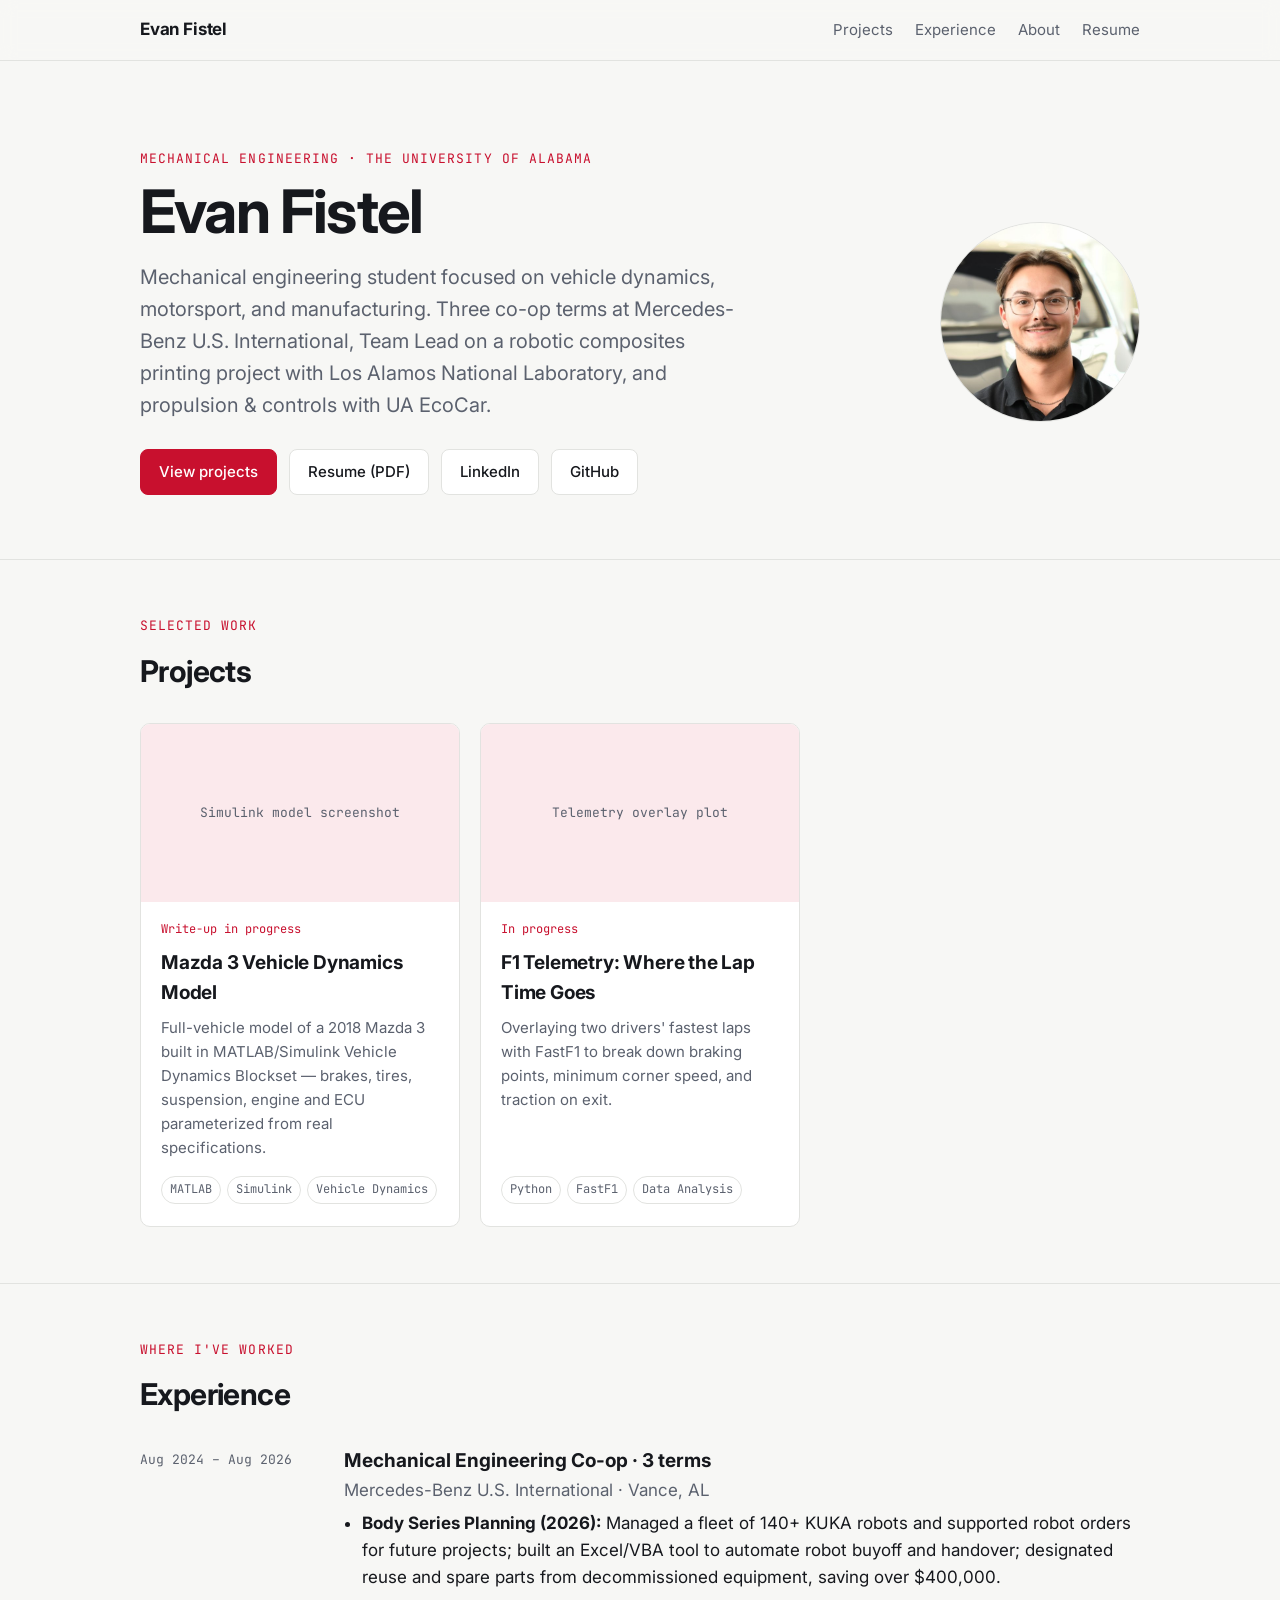
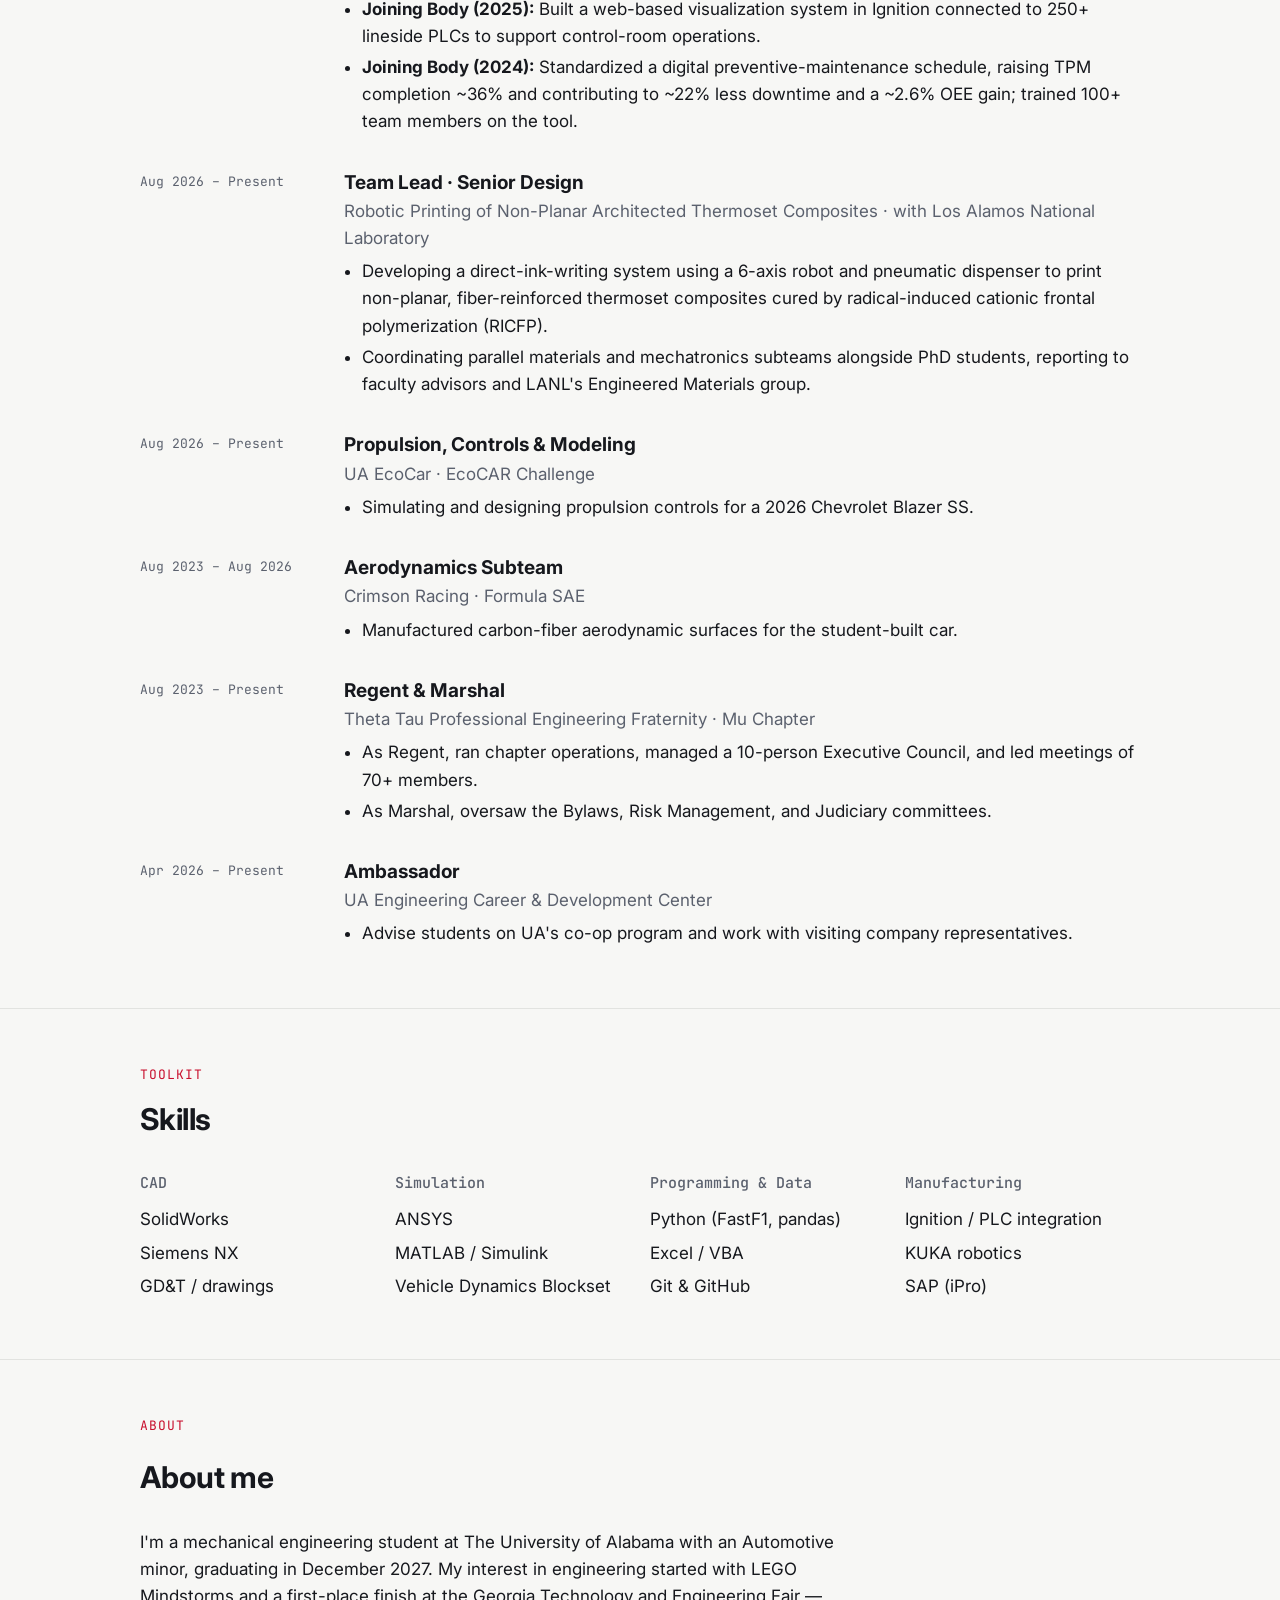
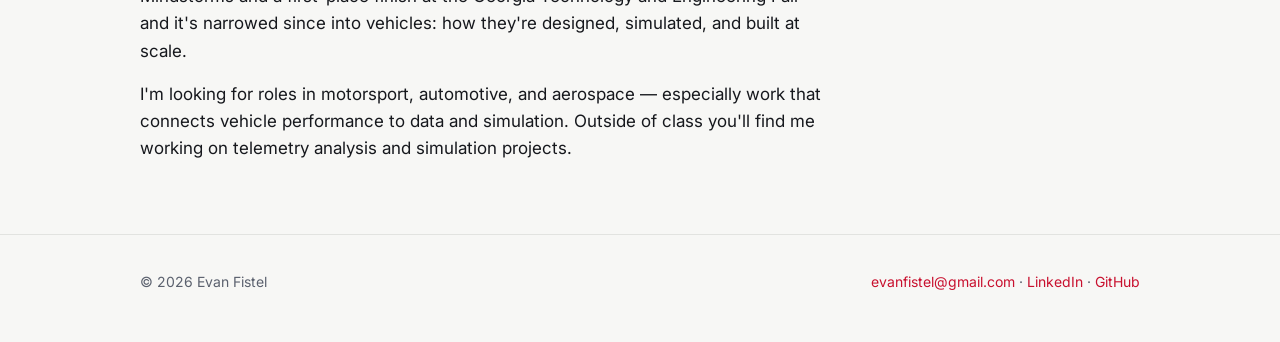
==== index.html @ 8645ef18 "Add files via upload" ====
<!doctype html>
<html lang="en">
<head>
  <meta charset="utf-8">
  <meta name="viewport" content="width=device-width, initial-scale=1">
  <title>Evan Fistel — Mechanical Engineering</title>
  <meta name="description" content="Evan Fistel — Mechanical Engineering student at The University of Alabama. Vehicle dynamics, motorsport, CAD, FEA and simulation projects.">
  <link rel="preconnect" href="https://fonts.googleapis.com">
  <link rel="preconnect" href="https://fonts.gstatic.com" crossorigin>
  <link href="https://fonts.googleapis.com/css2?family=Inter:wght@400;500;700&family=JetBrains+Mono:wght@400;500&display=swap" rel="stylesheet">
  <link rel="stylesheet" href="assets/css/style.css">
</head>
<body>

<nav class="nav">
  <div class="wrap">
    <a class="brand" href="index.html">Evan Fistel</a>
    <ul>
      <li><a href="#projects">Projects</a></li>
      <li><a href="#experience">Experience</a></li>
      <li><a href="#about">About</a></li>
      <li><a class="resume-link" href="assets/Evan_Fistel_Resume.pdf">Resume</a></li>
    </ul>
  </div>
</nav>

<header class="hero">
  <div class="wrap hero-grid">
    <div>
      <p class="eyebrow">Mechanical Engineering · The University of Alabama</p>
      <h1>Evan Fistel</h1>
      <p class="lead">
        Mechanical engineering student focused on vehicle dynamics, motorsport, and
        manufacturing. Three co-op terms at Mercedes-Benz U.S. International,
        Team Lead on a robotic composites printing project with Los Alamos National Laboratory,
        and propulsion &amp; controls with UA EcoCar.
      </p>
      <div class="links">
        <a class="btn primary" href="#projects">View projects</a>
        <a class="btn resume-link" href="assets/Evan_Fistel_Resume.pdf">Resume (PDF)</a>
        <a class="btn" href="https://www.linkedin.com/in/EvanFistel">LinkedIn</a>
        <a class="btn" href="https://github.com/evanfistel">GitHub</a>
      </div>
    </div>
    <!-- Drop your headshot at assets/img/headshot.jpg -->
    <img class="headshot" src="assets/img/headshot.jpg" alt="Evan Fistel" onerror="this.remove()">
  </div>
</header>

<main>

  <!-- ================= PROJECTS ================= -->
  <section id="projects">
    <div class="wrap">
      <p class="eyebrow">Selected work</p>
      <h2>Projects</h2>

      <!-- To add a project: copy one <a class="card"> block, point href at its page in /projects,
           and drop a 16:9 image in assets/img/. Delete any card you haven't built yet. -->
      <div class="grid">

        <a class="card" href="projects/mazda3-vehicle-model.html">
          <div class="thumb">
            <!-- <img src="assets/img/mazda3-thumb.png" alt=""> -->
            Simulink model screenshot
          </div>
          <div class="body">
            <span class="status">Write-up in progress</span>
            <h3>Mazda 3 Vehicle Dynamics Model</h3>
            <p>Full-vehicle model of a 2018 Mazda 3 built in MATLAB/Simulink Vehicle Dynamics Blockset — brakes, tires, suspension, engine and ECU parameterized from real specifications.</p>
            <div class="tags"><span class="tag">MATLAB</span><span class="tag">Simulink</span><span class="tag">Vehicle Dynamics</span></div>
          </div>
        </a>

        <a class="card" href="projects/f1-telemetry-comparison.html">
          <div class="thumb">Telemetry overlay plot</div>
          <div class="body">
            <span class="status">In progress</span>
            <h3>F1 Telemetry: Where the Lap Time Goes</h3>
            <p>Overlaying two drivers' fastest laps with FastF1 to break down braking points, minimum corner speed, and traction on exit.</p>
            <div class="tags"><span class="tag">Python</span><span class="tag">FastF1</span><span class="tag">Data Analysis</span></div>
          </div>
        </a>



      </div>
    </div>
  </section>

  <!-- ================= EXPERIENCE ================= -->
  <section id="experience">
    <div class="wrap">
      <p class="eyebrow">Where I've worked</p>
      <h2>Experience</h2>

      <div class="timeline">

        <div class="role">
          <div class="when">Aug 2024 – Aug 2026</div>
          <div>
            <h3>Mechanical Engineering Co-op · 3 terms</h3>
            <p class="org">Mercedes-Benz U.S. International · Vance, AL</p>
            <ul>
              <li><strong>Body Series Planning (2026):</strong> Managed a fleet of 140+ KUKA robots and supported robot orders for future projects; built an Excel/VBA tool to automate robot buyoff and handover; designated reuse and spare parts from decommissioned equipment, saving over $400,000.</li>
              <li><strong>Joining Body (2025):</strong> Built a web-based visualization system in Ignition connected to 250+ lineside PLCs to support control-room operations.</li>
              <li><strong>Joining Body (2024):</strong> Standardized a digital preventive-maintenance schedule, raising TPM completion ~36% and contributing to ~22% less downtime and a ~2.6% OEE gain; trained 100+ team members on the tool.</li>
            </ul>
          </div>
        </div>

        <div class="role">
          <div class="when">Aug 2026 – Present</div>
          <div>
            <h3>Team Lead · Senior Design</h3>
            <p class="org">Robotic Printing of Non-Planar Architected Thermoset Composites · with Los Alamos National Laboratory</p>
            <ul>
              <li>Developing a direct-ink-writing system using a 6-axis robot and pneumatic dispenser to print non-planar, fiber-reinforced thermoset composites cured by radical-induced cationic frontal polymerization (RICFP).</li>
              <li>Coordinating parallel materials and mechatronics subteams alongside PhD students, reporting to faculty advisors and LANL's Engineered Materials group.</li>
            </ul>
          </div>
        </div>

        <div class="role">
          <div class="when">Aug 2026 – Present</div>
          <div>
            <h3>Propulsion, Controls &amp; Modeling</h3>
            <p class="org">UA EcoCar · EcoCAR Challenge</p>
            <ul>
              <li>Simulating and designing propulsion controls for a 2026 Chevrolet Blazer SS.</li>
            </ul>
          </div>
        </div>

        <div class="role">
          <div class="when">Aug 2023 – Aug 2026</div>
          <div>
            <h3>Aerodynamics Subteam</h3>
            <p class="org">Crimson Racing · Formula SAE</p>
            <ul>
              <li>Manufactured carbon-fiber aerodynamic surfaces for the student-built car.</li>
            </ul>
          </div>
        </div>

        <div class="role">
          <div class="when">Aug 2023 – Present</div>
          <div>
            <h3>Regent &amp; Marshal</h3>
            <p class="org">Theta Tau Professional Engineering Fraternity · Mu Chapter</p>
            <ul>
              <li>As Regent, ran chapter operations, managed a 10-person Executive Council, and led meetings of 70+ members.</li>
              <li>As Marshal, oversaw the Bylaws, Risk Management, and Judiciary committees.</li>
            </ul>
          </div>
        </div>

        <div class="role">
          <div class="when">Apr 2026 – Present</div>
          <div>
            <h3>Ambassador</h3>
            <p class="org">UA Engineering Career &amp; Development Center</p>
            <ul>
              <li>Advise students on UA's co-op program and work with visiting company representatives.</li>
            </ul>
          </div>
        </div>

      </div>
    </div>
  </section>

  <!-- ================= SKILLS ================= -->
  <section id="skills">
    <div class="wrap">
      <p class="eyebrow">Toolkit</p>
      <h2>Skills</h2>
      <div class="skills">
        <div class="skill-group">
          <h3>CAD</h3>
          <ul><li>SolidWorks</li><li>Siemens NX</li><li>GD&amp;T / drawings</li></ul>
        </div>
        <div class="skill-group">
          <h3>Simulation</h3>
          <ul><li>ANSYS</li><li>MATLAB / Simulink</li><li>Vehicle Dynamics Blockset</li></ul>
        </div>
        <div class="skill-group">
          <h3>Programming &amp; Data</h3>
          <ul><li>Python (FastF1, pandas)</li><li>Excel / VBA</li><li>Git &amp; GitHub</li></ul>
        </div>
        <div class="skill-group">
          <h3>Manufacturing</h3>
          <ul><li>Ignition / PLC integration</li><li>KUKA robotics</li><li>SAP (iPro)</li></ul>
        </div>
      </div>
    </div>
  </section>

  <!-- ================= ABOUT ================= -->
  <section id="about">
    <div class="wrap prose">
      <p class="eyebrow">About</p>
      <h2>About me</h2>
      <p>
        I'm a mechanical engineering student at The University of Alabama with an Automotive minor,
        graduating in December 2027. My interest in engineering started with LEGO Mindstorms and a
        first-place finish at the Georgia Technology and Engineering Fair — and it's narrowed since
        into vehicles: how they're designed, simulated, and built at scale.
      </p>
      <p>
        I'm looking for roles in motorsport, automotive, and aerospace — especially work that
        connects vehicle performance to data and simulation. Outside of class you'll find me
        working on telemetry analysis and simulation projects.
      </p>
    </div>
  </section>

</main>

<footer>
  <div class="wrap">
    <span>© 2026 Evan Fistel</span>
    <span>
      <a href="mailto:evanfistel@gmail.com">evanfistel@gmail.com</a> ·
      <a href="https://www.linkedin.com/in/EvanFistel">LinkedIn</a> ·
      <a href="https://github.com/evanfistel">GitHub</a>
    </span>
  </div>
</footer>

<script>
  // Hide resume links until assets/Evan_Fistel_Resume.pdf is uploaded
  fetch('assets/Evan_Fistel_Resume.pdf', {method:'HEAD'}).then(r => {
    if (!r.ok) document.querySelectorAll('.resume-link').forEach(a => (a.closest('li') || a).remove());
  }).catch(() => {});
</script>
</body>
</html>
---- assets/css/style.css ----
/* ==========================================================
   Evan Fistel — portfolio styles
   Edit the tokens in :root to change colors site-wide.
   ========================================================== */

:root {
  --bg: #f7f7f5;
  --surface: #ffffff;
  --text: #16181d;
  --muted: #5b616e;
  --line: #e2e3e0;
  --accent: #c8102e;          /* crimson — swap freely */
  --accent-soft: #fbe9ec;
  --mono: "JetBrains Mono", ui-monospace, SFMono-Regular, Menlo, monospace;
  --sans: "Inter", system-ui, -apple-system, "Segoe UI", Roboto, sans-serif;
  --radius: 10px;
  --max: 1040px;
}

@media (prefers-color-scheme: dark) {
  :root {
    --bg: #111317;
    --surface: #181b21;
    --text: #e9eaed;
    --muted: #9aa0ac;
    --line: #2a2e36;
    --accent: #ff4d63;
    --accent-soft: #2a171b;
  }
}

* { box-sizing: border-box; margin: 0; padding: 0; }

html { scroll-behavior: smooth; }

body {
  background: var(--bg);
  color: var(--text);
  font-family: var(--sans);
  font-size: 17px;
  line-height: 1.6;
  -webkit-font-smoothing: antialiased;
}

a { color: var(--accent); text-decoration: none; }
a:hover { text-decoration: underline; }

img { max-width: 100%; display: block; border-radius: var(--radius); }

.wrap { max-width: var(--max); margin: 0 auto; padding: 0 20px; }

/* ---------- Nav ---------- */
.nav {
  position: sticky; top: 0; z-index: 10;
  background: color-mix(in srgb, var(--bg) 88%, transparent);
  backdrop-filter: blur(8px);
  border-bottom: 1px solid var(--line);
}
.nav .wrap {
  display: flex; align-items: center; justify-content: space-between;
  height: 60px; gap: 16px;
}
.nav .brand { font-weight: 700; color: var(--text); letter-spacing: -0.01em; }
.nav ul { list-style: none; display: flex; gap: 22px; flex-wrap: wrap; }
.nav ul a { color: var(--muted); font-size: 15px; }
.nav ul a:hover, .nav ul a.active { color: var(--text); text-decoration: none; }

/* ---------- Labels ---------- */
.eyebrow {
  font-family: var(--mono);
  font-size: 13px;
  letter-spacing: 0.08em;
  text-transform: uppercase;
  color: var(--accent);
  margin-bottom: 10px;
}

/* ---------- Hero ---------- */
.hero { padding: 88px 0 64px; }
.hero-grid {
  display: grid; grid-template-columns: 1fr 200px; gap: 48px; align-items: center;
}
.hero h1 {
  font-size: clamp(38px, 6vw, 60px);
  line-height: 1.05; letter-spacing: -0.03em; margin-bottom: 18px;
}
.hero p.lead { font-size: 20px; color: var(--muted); max-width: 620px; }
.hero .headshot {
  width: 200px; height: 200px; object-fit: cover; border-radius: 50%;
  border: 1px solid var(--line); background: var(--surface);
}
.links { display: flex; gap: 12px; flex-wrap: wrap; margin-top: 28px; }
.btn {
  display: inline-block; padding: 10px 18px; border-radius: 8px;
  border: 1px solid var(--line); color: var(--text); background: var(--surface);
  font-size: 15px; font-weight: 500;
}
.btn:hover { border-color: var(--text); text-decoration: none; }
.btn.primary { background: var(--accent); border-color: var(--accent); color: #fff; }
.btn.primary:hover { filter: brightness(1.08); }

/* ---------- Sections ---------- */
section { padding: 56px 0; border-top: 1px solid var(--line); }
section h2 { font-size: 30px; letter-spacing: -0.02em; margin-bottom: 28px; }
.prose p { max-width: 700px; margin-bottom: 16px; }

/* ---------- Project cards ---------- */
.grid { display: grid; grid-template-columns: repeat(auto-fill, minmax(300px, 1fr)); gap: 20px; }
.card {
  background: var(--surface); border: 1px solid var(--line); border-radius: var(--radius);
  overflow: hidden; display: flex; flex-direction: column; color: var(--text);
  transition: transform .15s ease, border-color .15s ease;
}
a.card:hover { transform: translateY(-3px); border-color: var(--muted); text-decoration: none; }
.card .thumb {
  aspect-ratio: 16 / 9; background: var(--accent-soft); border-radius: 0;
  display: flex; align-items: center; justify-content: center;
  font-family: var(--mono); font-size: 13px; color: var(--muted);
}
.card .thumb img { width: 100%; height: 100%; object-fit: cover; border-radius: 0; }
.card .body { padding: 18px 20px 22px; display: flex; flex-direction: column; gap: 8px; flex: 1; }
.card h3 { font-size: 19px; letter-spacing: -0.01em; }
.card p { color: var(--muted); font-size: 15px; }
.tags { display: flex; flex-wrap: wrap; gap: 6px; margin-top: auto; padding-top: 8px; }
.tag {
  font-family: var(--mono); font-size: 12px; padding: 3px 8px;
  border: 1px solid var(--line); border-radius: 999px; color: var(--muted);
}
.status { font-family: var(--mono); font-size: 12px; color: var(--accent); }

/* ---------- Experience timeline ---------- */
.timeline { display: flex; flex-direction: column; gap: 28px; }
.role { display: grid; grid-template-columns: 180px 1fr; gap: 24px; }
.role .when { font-family: var(--mono); font-size: 13px; color: var(--muted); padding-top: 4px; }
.role h3 { font-size: 19px; }
.role .org { color: var(--muted); margin-bottom: 6px; }
.role ul { padding-left: 18px; color: var(--text); }
.role li { margin-bottom: 4px; }

/* ---------- Skills ---------- */
.skills { display: grid; grid-template-columns: repeat(auto-fill, minmax(220px, 1fr)); gap: 20px; }
.skill-group h3 { font-size: 15px; font-family: var(--mono); color: var(--muted); font-weight: 500; margin-bottom: 8px; }
.skill-group ul { list-style: none; }
.skill-group li { padding: 3px 0; }

/* ---------- Project write-up page ---------- */
.article { padding: 64px 0; }
.article header { margin-bottom: 36px; }
.article h1 { font-size: clamp(32px, 5vw, 46px); line-height: 1.1; letter-spacing: -0.025em; margin-bottom: 14px; }
.meta { display: flex; flex-wrap: wrap; gap: 8px 28px; margin: 20px 0; font-size: 15px; }
.meta div span { display: block; font-family: var(--mono); font-size: 12px; color: var(--muted); text-transform: uppercase; letter-spacing: .06em; }
.article h2 { font-size: 24px; margin: 44px 0 14px; letter-spacing: -0.015em; }
.article p, .article ul { max-width: 720px; margin-bottom: 14px; }
.article ul { padding-left: 20px; }
figure { margin: 28px 0; }
figure .placeholder {
  aspect-ratio: 16 / 9; background: var(--accent-soft); border: 1px dashed var(--line);
  border-radius: var(--radius); display: flex; align-items: center; justify-content: center;
  font-family: var(--mono); font-size: 13px; color: var(--muted); text-align: center; padding: 20px;
}
figcaption { font-size: 14px; color: var(--muted); margin-top: 8px; }
.results {
  display: grid; grid-template-columns: repeat(auto-fill, minmax(180px, 1fr)); gap: 16px; margin: 20px 0;
}
.stat { background: var(--surface); border: 1px solid var(--line); border-radius: var(--radius); padding: 18px; }
.stat b { display: block; font-size: 28px; letter-spacing: -0.02em; }
.stat span { font-size: 14px; color: var(--muted); }
.note {
  border-left: 3px solid var(--accent); background: var(--surface);
  padding: 14px 18px; border-radius: 0 var(--radius) var(--radius) 0; max-width: 720px;
}

/* ---------- Footer ---------- */
footer { border-top: 1px solid var(--line); padding: 36px 0 48px; color: var(--muted); font-size: 14px; }
footer .wrap { display: flex; justify-content: space-between; gap: 16px; flex-wrap: wrap; }

/* ---------- Mobile ---------- */
@media (max-width: 720px) {
  .hero { padding: 56px 0 40px; }
  .hero-grid { grid-template-columns: 1fr; gap: 28px; }
  .hero .headshot { width: 120px; height: 120px; order: -1; }
  .role { grid-template-columns: 1fr; gap: 4px; }
  .nav ul { gap: 14px; }
  .nav .brand { display: none; }
}
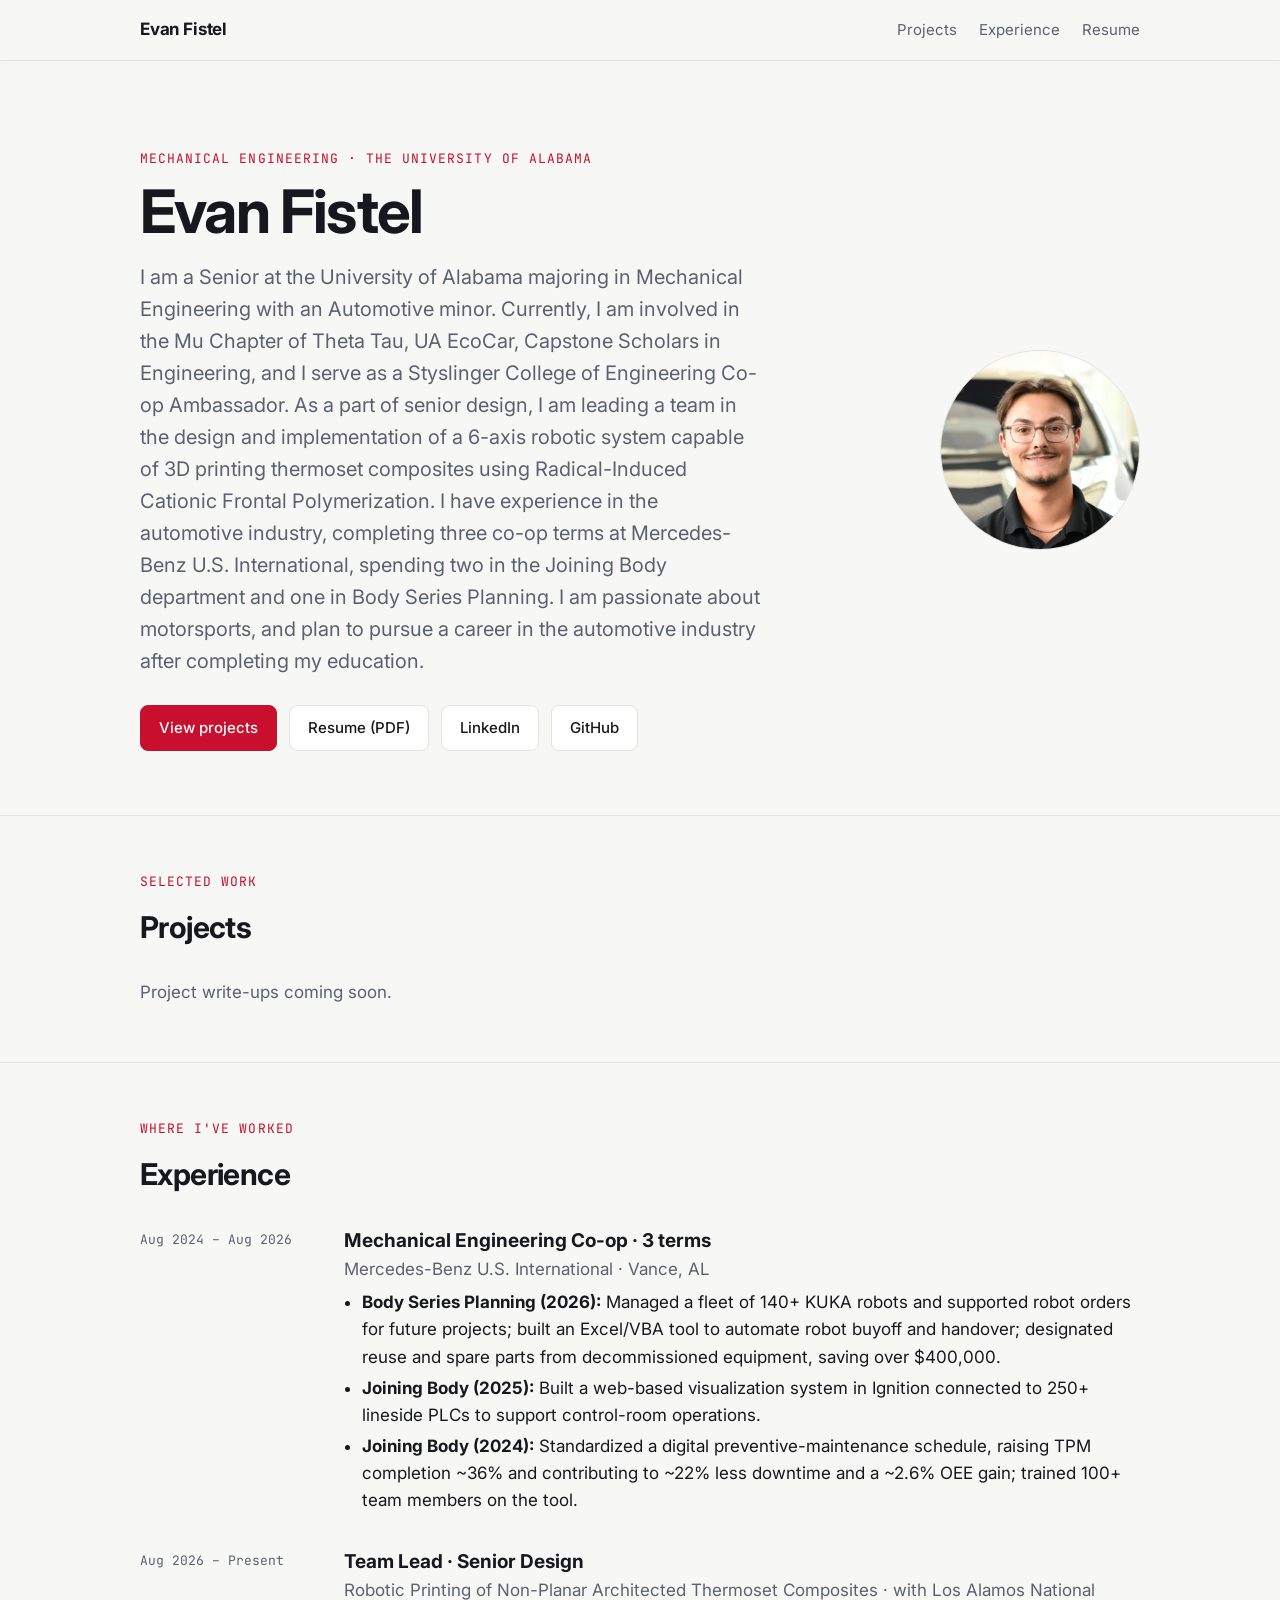
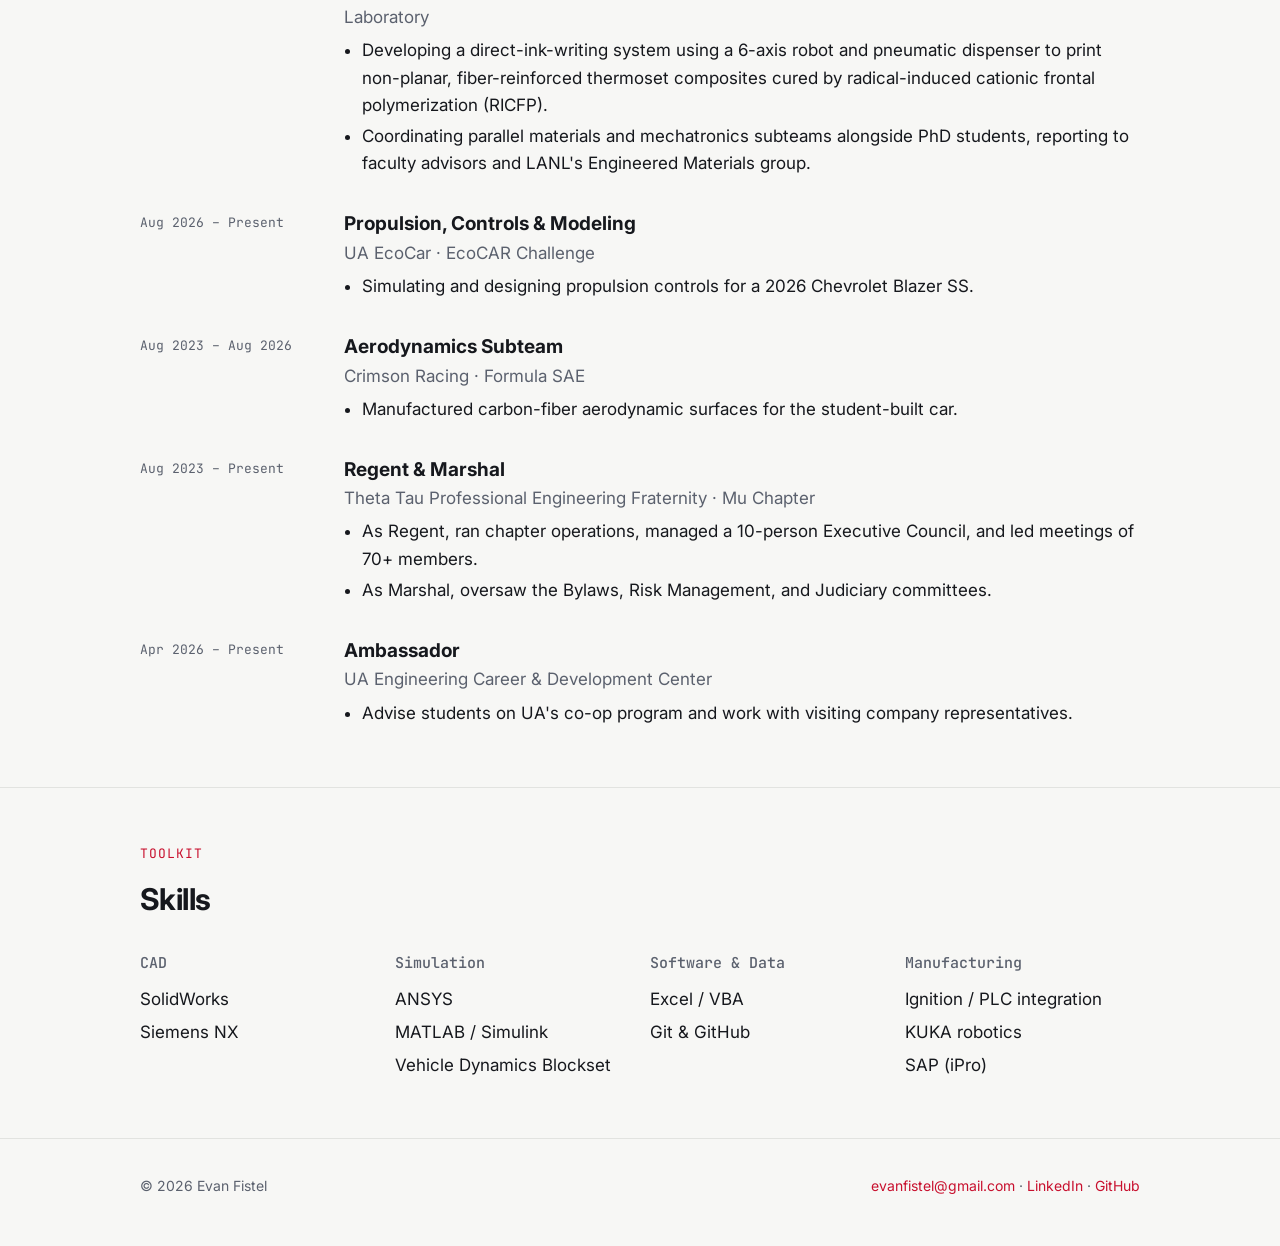
==== commit 846ffee2: "Add files via upload" ====
--- a/index.html
+++ b/index.html
@@ -18,7 +18,6 @@
     <ul>
       <li><a href="#projects">Projects</a></li>
       <li><a href="#experience">Experience</a></li>
-      <li><a href="#about">About</a></li>
       <li><a class="resume-link" href="assets/Evan_Fistel_Resume.pdf">Resume</a></li>
     </ul>
   </div>
@@ -30,10 +29,15 @@
       <p class="eyebrow">Mechanical Engineering · The University of Alabama</p>
       <h1>Evan Fistel</h1>
       <p class="lead">
-        Mechanical engineering student focused on vehicle dynamics, motorsport, and
-        manufacturing. Three co-op terms at Mercedes-Benz U.S. International,
-        Team Lead on a robotic composites printing project with Los Alamos National Laboratory,
-        and propulsion &amp; controls with UA EcoCar.
+        I am a Senior at the University of Alabama majoring in Mechanical Engineering with an
+        Automotive minor. Currently, I am involved in the Mu Chapter of Theta Tau, UA EcoCar,
+        Capstone Scholars in Engineering, and I serve as a Styslinger College of Engineering Co-op
+        Ambassador. As a part of senior design, I am leading a team in the design and implementation
+        of a 6-axis robotic system capable of 3D printing thermoset composites using Radical-Induced
+        Cationic Frontal Polymerization. I have experience in the automotive industry, completing
+        three co-op terms at Mercedes-Benz U.S. International, spending two in the Joining Body
+        department and one in Body Series Planning. I am passionate about motorsports, and plan to
+        pursue a career in the automotive industry after completing my education.
       </p>
       <div class="links">
         <a class="btn primary" href="#projects">View projects</a>
@@ -58,33 +62,9 @@
       <!-- To add a project: copy one <a class="card"> block, point href at its page in /projects,
            and drop a 16:9 image in assets/img/. Delete any card you haven't built yet. -->
       <div class="grid">
-
-        <a class="card" href="projects/mazda3-vehicle-model.html">
-          <div class="thumb">
-            <!-- <img src="assets/img/mazda3-thumb.png" alt=""> -->
-            Simulink model screenshot
-          </div>
-          <div class="body">
-            <span class="status">Write-up in progress</span>
-            <h3>Mazda 3 Vehicle Dynamics Model</h3>
-            <p>Full-vehicle model of a 2018 Mazda 3 built in MATLAB/Simulink Vehicle Dynamics Blockset — brakes, tires, suspension, engine and ECU parameterized from real specifications.</p>
-            <div class="tags"><span class="tag">MATLAB</span><span class="tag">Simulink</span><span class="tag">Vehicle Dynamics</span></div>
-          </div>
-        </a>
-
-        <a class="card" href="projects/f1-telemetry-comparison.html">
-          <div class="thumb">Telemetry overlay plot</div>
-          <div class="body">
-            <span class="status">In progress</span>
-            <h3>F1 Telemetry: Where the Lap Time Goes</h3>
-            <p>Overlaying two drivers' fastest laps with FastF1 to break down braking points, minimum corner speed, and traction on exit.</p>
-            <div class="tags"><span class="tag">Python</span><span class="tag">FastF1</span><span class="tag">Data Analysis</span></div>
-          </div>
-        </a>
-
-
-
-      </div>
+        <!-- Project cards go here -->
+      </div>
+      <p style="color:var(--muted)">Project write-ups coming soon.</p>
     </div>
   </section>
 
@@ -178,15 +158,15 @@
       <div class="skills">
         <div class="skill-group">
           <h3>CAD</h3>
-          <ul><li>SolidWorks</li><li>Siemens NX</li><li>GD&amp;T / drawings</li></ul>
+          <ul><li>SolidWorks</li><li>Siemens NX</li></ul>
         </div>
         <div class="skill-group">
           <h3>Simulation</h3>
           <ul><li>ANSYS</li><li>MATLAB / Simulink</li><li>Vehicle Dynamics Blockset</li></ul>
         </div>
         <div class="skill-group">
-          <h3>Programming &amp; Data</h3>
-          <ul><li>Python (FastF1, pandas)</li><li>Excel / VBA</li><li>Git &amp; GitHub</li></ul>
+          <h3>Software &amp; Data</h3>
+          <ul><li>Excel / VBA</li><li>Git &amp; GitHub</li></ul>
         </div>
         <div class="skill-group">
           <h3>Manufacturing</h3>
@@ -196,24 +176,6 @@
     </div>
   </section>
 
-  <!-- ================= ABOUT ================= -->
-  <section id="about">
-    <div class="wrap prose">
-      <p class="eyebrow">About</p>
-      <h2>About me</h2>
-      <p>
-        I'm a mechanical engineering student at The University of Alabama with an Automotive minor,
-        graduating in December 2027. My interest in engineering started with LEGO Mindstorms and a
-        first-place finish at the Georgia Technology and Engineering Fair — and it's narrowed since
-        into vehicles: how they're designed, simulated, and built at scale.
-      </p>
-      <p>
-        I'm looking for roles in motorsport, automotive, and aerospace — especially work that
-        connects vehicle performance to data and simulation. Outside of class you'll find me
-        working on telemetry analysis and simulation projects.
-      </p>
-    </div>
-  </section>
 
 </main>
 
